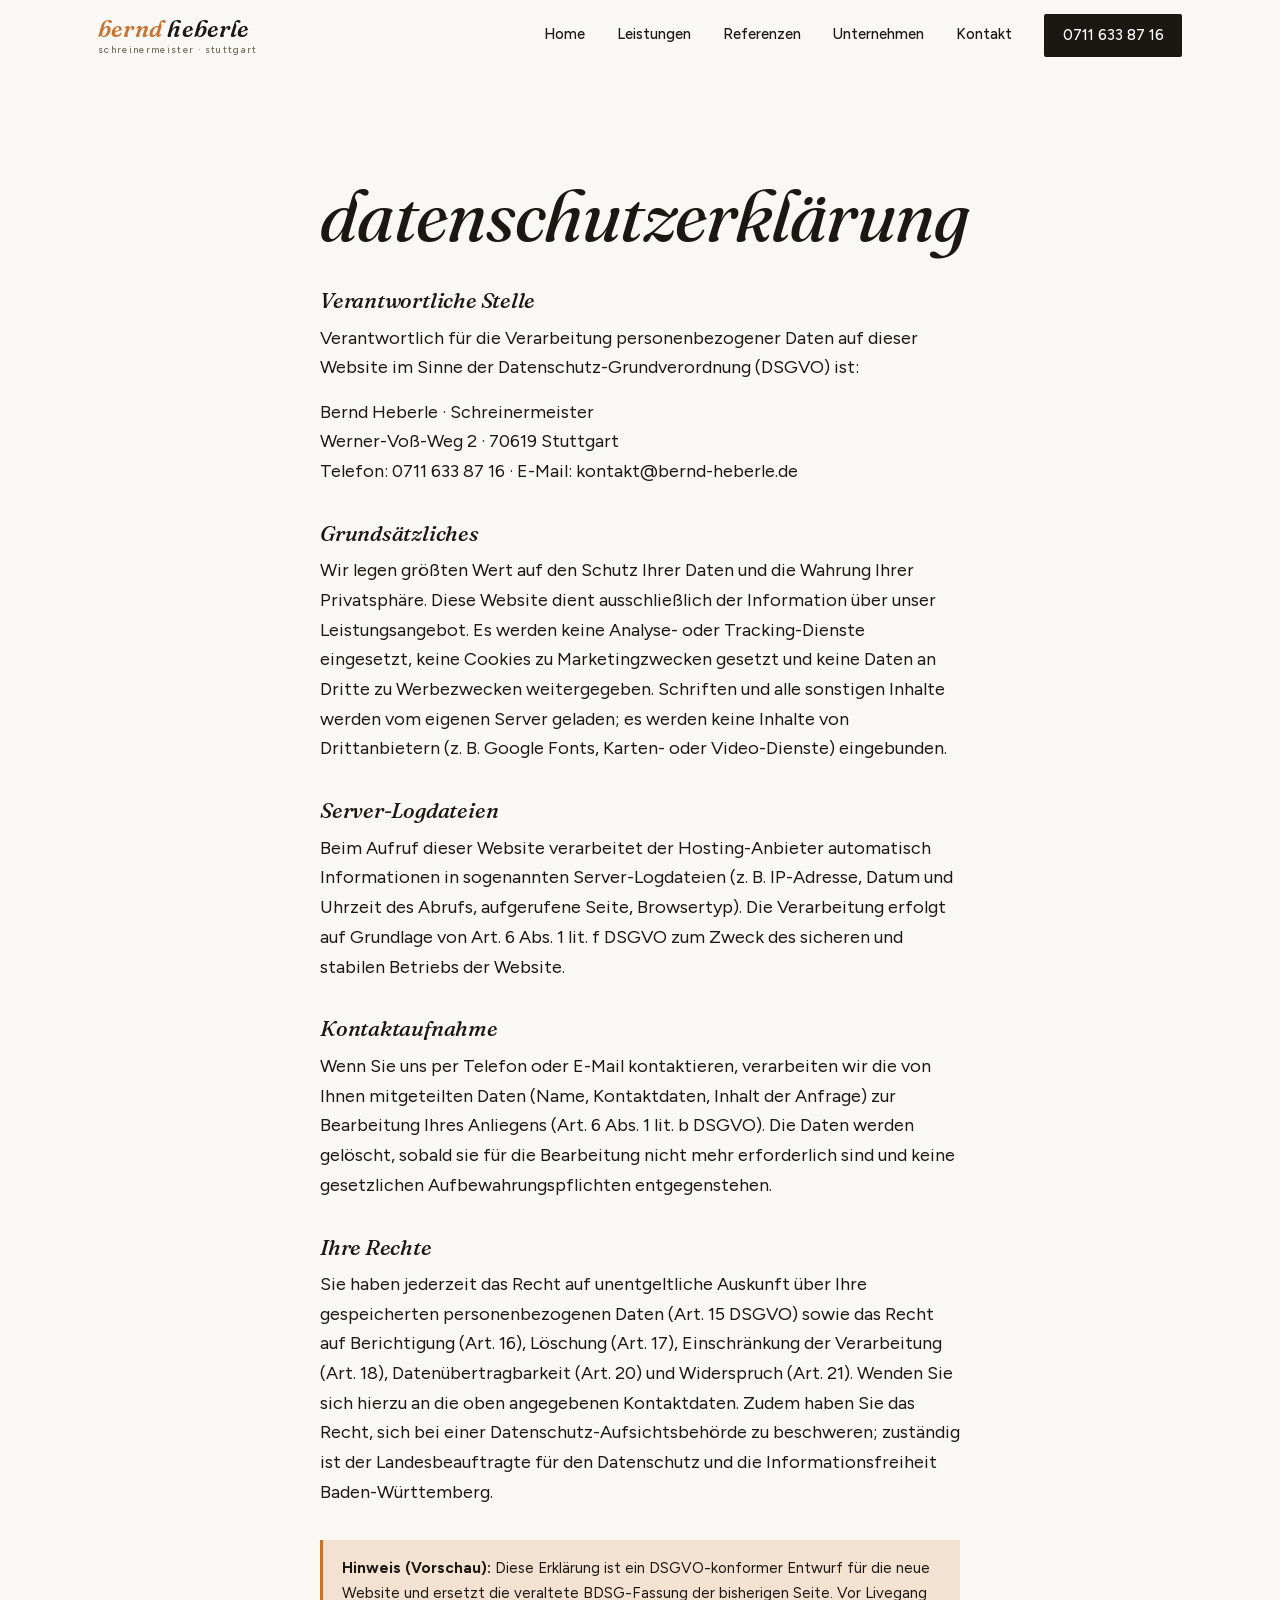
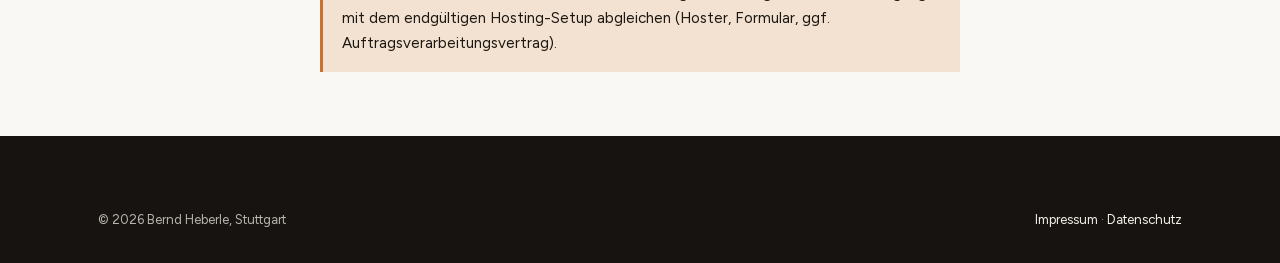
==== datenschutz.html @ 31921770 "Relaunch-Vorschau Bernd Heberle Schreinerei (Stuttgart)" ====
<!DOCTYPE html>
<html lang="de">
<head>
<meta charset="UTF-8">
<meta name="viewport" content="width=device-width, initial-scale=1.0">
<meta name="robots" content="noindex, nofollow">
<title>Datenschutzerklärung – Bernd Heberle, Schreinermeister Stuttgart</title>
<meta name="description" content="Datenschutzerklärung von Bernd Heberle, Schreinermeister, Stuttgart.">
<link rel="preload" href="fonts/fraunces-var-latin.woff2" as="font" type="font/woff2" crossorigin>
<link rel="preload" href="fonts/figtree-var-latin.woff2" as="font" type="font/woff2" crossorigin>
<link rel="icon" href="favicon.svg" type="image/svg+xml">
<link rel="stylesheet" href="css/style.css">
</head>
<body>
<a class="skip" href="#main">Zum Inhalt springen</a>

<header class="nav" id="nav">
  <div class="nav__inner">
    <a class="brand" href="index.html" aria-label="bernd heberle – Startseite">
      <span class="brand__mark"><em>bernd</em>&nbsp;heberle</span>
      <span class="brand__sub">schreinermeister · stuttgart</span>
    </a>
    <button class="nav__burger" id="navBurger" aria-label="Menü öffnen" aria-expanded="false">
      <span></span><span></span><span></span>
    </button>
    <nav class="nav__links" aria-label="Hauptnavigation">
      <a href="index.html">Home</a>
      <a href="leistungen.html">Leistungen</a>
      <a href="referenzen.html">Referenzen</a>
      <a href="unternehmen.html">Unternehmen</a>
      <a href="kontakt.html">Kontakt</a>
      <a class="nav__cta" href="tel:+497116338716">0711 633 87 16</a>
    </nav>
  </div>
</header>

<main id="main">
  <section class="pagehead">
    <div class="wrap recht">
      <h1>Datenschutzerklärung</h1>

      <h2>Verantwortliche Stelle</h2>
      <p>Verantwortlich für die Verarbeitung personenbezogener Daten auf dieser Website im
      Sinne der Datenschutz-Grundverordnung (DSGVO) ist:</p>
      <p>Bernd Heberle · Schreinermeister<br>
      Werner-Voß-Weg 2 · 70619 Stuttgart<br>
      Telefon: 0711 633 87 16 · E-Mail: kontakt@bernd-heberle.de</p>

      <h2>Grundsätzliches</h2>
      <p>Wir legen größten Wert auf den Schutz Ihrer Daten und die Wahrung Ihrer Privatsphäre.
      Diese Website dient ausschließlich der Information über unser Leistungsangebot. Es werden
      keine Analyse- oder Tracking-Dienste eingesetzt, keine Cookies zu Marketingzwecken gesetzt
      und keine Daten an Dritte zu Werbezwecken weitergegeben. Schriften und alle sonstigen
      Inhalte werden vom eigenen Server geladen; es werden keine Inhalte von Drittanbietern
      (z.&nbsp;B. Google Fonts, Karten- oder Video-Dienste) eingebunden.</p>

      <h2>Server-Logdateien</h2>
      <p>Beim Aufruf dieser Website verarbeitet der Hosting-Anbieter automatisch Informationen
      in sogenannten Server-Logdateien (z.&nbsp;B. IP-Adresse, Datum und Uhrzeit des Abrufs,
      aufgerufene Seite, Browsertyp). Die Verarbeitung erfolgt auf Grundlage von
      Art.&nbsp;6 Abs.&nbsp;1 lit.&nbsp;f DSGVO zum Zweck des sicheren und stabilen Betriebs
      der Website.</p>

      <h2>Kontaktaufnahme</h2>
      <p>Wenn Sie uns per Telefon oder E-Mail kontaktieren, verarbeiten wir die von Ihnen
      mitgeteilten Daten (Name, Kontaktdaten, Inhalt der Anfrage) zur Bearbeitung Ihres
      Anliegens (Art.&nbsp;6 Abs.&nbsp;1 lit.&nbsp;b DSGVO). Die Daten werden gelöscht,
      sobald sie für die Bearbeitung nicht mehr erforderlich sind und keine gesetzlichen
      Aufbewahrungspflichten entgegenstehen.</p>

      <h2>Ihre Rechte</h2>
      <p>Sie haben jederzeit das Recht auf unentgeltliche Auskunft über Ihre gespeicherten
      personenbezogenen Daten (Art.&nbsp;15 DSGVO) sowie das Recht auf Berichtigung
      (Art.&nbsp;16), Löschung (Art.&nbsp;17), Einschränkung der Verarbeitung (Art.&nbsp;18),
      Datenübertragbarkeit (Art.&nbsp;20) und Widerspruch (Art.&nbsp;21). Wenden Sie sich
      hierzu an die oben angegebenen Kontaktdaten. Zudem haben Sie das Recht, sich bei einer
      Datenschutz-Aufsichtsbehörde zu beschweren; zuständig ist der Landesbeauftragte für den
      Datenschutz und die Informationsfreiheit Baden-Württemberg.</p>

      <div class="hinweis">
        <strong>Hinweis (Vorschau):</strong> Diese Erklärung ist ein DSGVO-konformer Entwurf
        für die neue Website und ersetzt die veraltete BDSG-Fassung der bisherigen Seite.
        Vor Livegang mit dem endgültigen Hosting-Setup abgleichen (Hoster, Formular,
        ggf. Auftragsverarbeitungsvertrag).
      </div>
    </div>
  </section>
</main>

<footer class="footer">
  <div class="wrap">
    <div class="footer__meta">
      <span>© 2026 Bernd Heberle, Stuttgart</span>
      <span><a href="impressum.html">Impressum</a> · <a href="datenschutz.html">Datenschutz</a></span>
    </div>
  </div>
</footer>

<script src="js/main.js"></script>
</body>
</html>
---- css/style.css ----
/* ============================================================
   bernd heberle — die faszination individueller raumgestaltung
   Relaunch-Vorschau · Lumio
   Designsystem: warm-edel-handwerklich, hell, Terrakotta-Akzent
   ============================================================ */

/* ---------- Fonts (selbst gehostet) ---------- */
@font-face {
  font-family: "Fraunces";
  src: url("../fonts/fraunces-var-latin.woff2") format("woff2");
  font-weight: 300 700;
  font-stretch: 75% 125%;
  font-style: normal;
  font-display: swap;
}
@font-face {
  font-family: "Fraunces";
  src: url("../fonts/fraunces-italic-var-latin.woff2") format("woff2");
  font-weight: 300 700;
  font-style: italic;
  font-display: swap;
}
@font-face {
  font-family: "Figtree";
  src: url("../fonts/figtree-var-latin.woff2") format("woff2");
  font-weight: 300 700;
  font-style: normal;
  font-display: swap;
}

/* ---------- Token ---------- */
:root {
  --bg: #faf8f4;
  --bg-alt: #f1eee7;
  --ink: #1b1712;
  --muted: #6f6759;
  --accent: #c9722f;
  --accent-deep: #a0561f;
  --accent-soft: #f3e2d1;
  --line: #e6e0d5;
  --dark: #171310;
  --dark-ink: #f5f1ea;
  --serif: "Fraunces", Georgia, serif;
  --sans: "Figtree", "Helvetica Neue", Arial, sans-serif;
  --wrap: 1180px;
  --pad: clamp(1.25rem, 4vw, 3rem);
  --radius: 2px;
  --shadow: 0 18px 50px -18px rgba(27, 23, 18, 0.22);
  --ease: cubic-bezier(0.22, 1, 0.36, 1);
}

/* ---------- Reset ---------- */
*, *::before, *::after { box-sizing: border-box; margin: 0; padding: 0; }
html { scroll-behavior: smooth; }
@media (prefers-reduced-motion: reduce) {
  html { scroll-behavior: auto; }
}
body {
  font-family: var(--sans);
  font-weight: 400;
  font-size: clamp(1rem, 0.95rem + 0.25vw, 1.125rem);
  line-height: 1.65;
  color: var(--ink);
  background: var(--bg);
  overflow-x: hidden;
  -webkit-font-smoothing: antialiased;
}
img { max-width: 100%; display: block; }
a { color: inherit; }
ul { list-style: none; }
::selection { background: var(--accent); color: #fff; }

.wrap { max-width: var(--wrap); margin-inline: auto; padding-inline: var(--pad); }

/* ---------- Typo-Bausteine ---------- */
h1, h2, h3 { font-family: var(--serif); font-weight: 480; line-height: 1.08; letter-spacing: -0.01em; }
.kicker {
  display: block;
  font-family: var(--sans);
  font-size: 0.78rem;
  font-weight: 600;
  letter-spacing: 0.22em;
  text-transform: uppercase;
  color: var(--accent-deep);
  margin-bottom: 1.1rem;
}
.section-title {
  font-size: clamp(1.9rem, 1.4rem + 2.6vw, 3.3rem);
  max-width: 18em;
}
.lede { font-size: clamp(1.05rem, 1rem + 0.4vw, 1.3rem); color: var(--muted); max-width: 34em; }

/* ============================================================
   Navigation
   ============================================================ */
.nav {
  position: fixed;
  inset: 0 0 auto 0;
  z-index: 60;
  background: rgba(250, 248, 244, 0.92);
  -webkit-backdrop-filter: blur(10px);
  backdrop-filter: blur(10px);
  border-bottom: 1px solid transparent;
  transition: border-color 0.3s;
}
.nav.scrolled { border-bottom-color: var(--line); }
.nav__inner {
  max-width: var(--wrap);
  margin-inline: auto;
  padding: 0.85rem var(--pad);
  display: flex;
  align-items: center;
  justify-content: space-between;
  gap: 1.5rem;
}

/* Wortmarke — Echo des alten Logo-Blocks (schwarz, „bernd" in Orange) */
.brand { display: inline-flex; flex-direction: column; text-decoration: none; line-height: 1; }
.brand__mark {
  font-family: var(--serif);
  font-size: 1.45rem;
  font-weight: 560;
  letter-spacing: 0.01em;
}
.brand__mark em { font-style: normal; color: var(--accent); }
.brand__sub {
  margin-top: 0.3rem;
  font-size: 0.6rem;
  font-weight: 500;
  letter-spacing: 0.14em;
  color: var(--muted);
}
.nav__links { display: flex; gap: clamp(1rem, 2.5vw, 2.1rem); align-items: center; }
.nav__links a {
  text-decoration: none;
  font-size: 0.92rem;
  font-weight: 500;
  color: var(--ink);
  padding: 0.3rem 0;
  border-bottom: 2px solid transparent;
  transition: color 0.2s, border-color 0.2s;
}
.nav__links a:hover { color: var(--accent-deep); }
.nav__links a[aria-current="page"] { border-bottom-color: var(--accent); }
.nav__cta {
  text-decoration: none;
  font-weight: 600;
  font-size: 0.92rem;
  color: #fff !important;
  background: var(--ink);
  padding: 0.6rem 1.15rem !important;
  border-radius: var(--radius);
  border-bottom: none !important;
  transition: background 0.2s;
  white-space: nowrap;
}
.nav__cta:hover { background: var(--accent-deep); color: #fff !important; }

.nav__burger {
  display: none;
  background: none;
  border: 0;
  width: 44px;
  height: 44px;
  cursor: pointer;
  position: relative;
  z-index: 70;
}
.nav__burger span {
  display: block;
  width: 24px;
  height: 2px;
  background: var(--ink);
  margin: 5px auto;
  transition: transform 0.3s, opacity 0.3s;
}
.nav.open .nav__burger span:nth-child(1) { transform: translateY(7px) rotate(45deg); }
.nav.open .nav__burger span:nth-child(2) { opacity: 0; }
.nav.open .nav__burger span:nth-child(3) { transform: translateY(-7px) rotate(-45deg); }

@media (max-width: 840px) {
  .nav__burger { display: block; }
  .nav__links {
    /* Achtung: backdrop-filter der .nav macht diese fixed-Box relativ zur Nav */
    position: fixed;
    top: 0;
    left: 0;
    right: 0;
    height: 100vh;
    background: var(--bg);
    flex-direction: column;
    justify-content: center;
    gap: 1.6rem;
    transform: translateY(-102%);
    visibility: hidden;
    transition: transform 0.45s var(--ease), visibility 0s linear 0.45s;
  }
  .nav.open .nav__links {
    transform: translateY(0);
    visibility: visible;
    transition: transform 0.45s var(--ease);
  }
  .nav__links a { font-size: 1.35rem; font-family: var(--serif); }
}

/* ============================================================
   Hero — Signature: Foto-Mosaik in Parallax-Ebenen
   ============================================================ */
.hero {
  position: relative;
  min-height: 100svh;
  display: flex;
  align-items: center;
  padding-top: 6.5rem;
  padding-bottom: 4rem;
  overflow: hidden;
}
.hero__inner {
  position: relative;
  z-index: 3;
  display: grid;
  grid-template-columns: minmax(0, 1.05fr) minmax(0, 0.95fr);
  gap: clamp(2rem, 5vw, 5rem);
  align-items: center;
  width: 100%;
}
.hero__eyeline {
  font-size: 0.82rem;
  font-weight: 600;
  letter-spacing: 0.2em;
  text-transform: uppercase;
  color: var(--accent-deep);
  margin-bottom: 1.4rem;
}
.hero__title {
  font-size: clamp(2.6rem, 1.6rem + 5.4vw, 5.6rem);
  font-weight: 440;
  line-height: 1.02;
  letter-spacing: -0.015em;
  text-transform: lowercase;
  max-width: 9.5em;
}
.hero__title em {
  font-style: italic;
  font-weight: 480;
  color: var(--accent);
}
.hero__copy { margin-top: 1.6rem; max-width: 30em; color: var(--muted); }
.hero__ctas { margin-top: 2.2rem; display: flex; flex-wrap: wrap; gap: 0.9rem; }

.btn {
  display: inline-block;
  text-decoration: none;
  font-weight: 600;
  font-size: 0.98rem;
  padding: 0.85rem 1.6rem;
  border-radius: var(--radius);
  transition: background 0.2s, color 0.2s, border-color 0.2s, transform 0.2s;
}
.btn--primary { background: var(--accent); color: #fff; }
.btn--primary:hover { background: var(--accent-deep); }
.btn--ghost { border: 1px solid var(--ink); color: var(--ink); }
.btn--ghost:hover { border-color: var(--accent-deep); color: var(--accent-deep); }
.btn--light { background: #fff; color: var(--ink); }
.btn--light:hover { background: var(--accent-soft); }

/* Mosaik: kleine echte Fotos, orange gerahmt (Echo .bildrahmen1 von 2007) */
.mosaic {
  position: relative;
  display: grid;
  grid-template-columns: repeat(2, 1fr);
  gap: clamp(0.8rem, 1.6vw, 1.3rem);
  align-content: center;
}
.mosaic__col { display: grid; gap: clamp(0.8rem, 1.6vw, 1.3rem); align-content: start; }
.mosaic__col--b { padding-top: clamp(2rem, 5vw, 4.5rem); }
.plate {
  position: relative;
  background: #fff;
  border: 1px solid var(--accent);
  padding: 6px;
  box-shadow: var(--shadow);
}
.plate img { width: 100%; height: auto; }
.plate figcaption {
  padding: 0.5rem 0.2rem 0.2rem;
  font-size: 0.7rem;
  font-weight: 600;
  letter-spacing: 0.12em;
  text-transform: uppercase;
  color: var(--muted);
}
.js .hero .plate { opacity: 0; transform: translateY(28px) scale(0.98); }
.hero .plate.in {
  opacity: 1;
  transform: none;
  transition: opacity 0.9s var(--ease), transform 0.9s var(--ease);
}

/* zarte Hintergrundfläche hinter dem Mosaik */
.hero::after {
  content: "";
  position: absolute;
  top: 0;
  right: 0;
  width: min(46vw, 620px);
  height: 100%;
  background: var(--bg-alt);
  z-index: 1;
}

@media (max-width: 900px) {
  .hero { min-height: auto; padding-top: 7.5rem; }
  .hero__inner { grid-template-columns: 1fr; }
  .hero::after { width: 100%; height: 40%; top: auto; bottom: 0; }
  .mosaic { max-width: 560px; }
}

/* ============================================================
   Sektionen
   ============================================================ */
.section { padding-block: clamp(4rem, 9vw, 7.5rem); }
.section--alt { background: var(--bg-alt); }
.section-head { margin-bottom: clamp(2.2rem, 5vw, 3.8rem); }
.section-head--split {
  display: flex;
  flex-wrap: wrap;
  align-items: flex-end;
  justify-content: space-between;
  gap: 1.5rem;
}

/* Intro (Startseite) */
.intro__grid {
  display: grid;
  grid-template-columns: minmax(0, 1.2fr) minmax(0, 0.8fr);
  gap: clamp(2rem, 6vw, 5rem);
  align-items: start;
}
.intro__claim {
  font-family: var(--serif);
  font-size: clamp(1.5rem, 1.2rem + 1.6vw, 2.4rem);
  font-weight: 440;
  line-height: 1.25;
}
.intro__claim em { font-style: italic; color: var(--accent-deep); }
.intro__facts { display: grid; gap: 1.4rem; border-left: 2px solid var(--accent); padding-left: 1.6rem; }
.intro__facts strong { font-family: var(--serif); font-size: 1.7rem; font-weight: 520; display: block; }
.intro__facts span { color: var(--muted); font-size: 0.95rem; }
@media (max-width: 800px) { .intro__grid { grid-template-columns: 1fr; } }

/* Leistungs-Teaser + Leistungsseite */
.leist { display: grid; gap: 1px; background: var(--line); border-block: 1px solid var(--line); }
.leist__row {
  display: grid;
  grid-template-columns: minmax(0, 0.9fr) minmax(0, 1.4fr) auto;
  gap: clamp(1rem, 3vw, 3rem);
  align-items: center;
  background: var(--bg);
  padding: clamp(1.4rem, 3vw, 2.2rem) 0;
  text-decoration: none;
  transition: background 0.25s;
}
.section--alt .leist__row { background: var(--bg-alt); }
a.leist__row:hover { background: var(--accent-soft); }
.leist__num {
  font-family: var(--serif);
  font-style: italic;
  color: var(--accent);
  font-size: 1rem;
  margin-right: 1rem;
}
.leist__name {
  font-family: var(--serif);
  font-size: clamp(1.25rem, 1.05rem + 1vw, 1.9rem);
  font-weight: 480;
}
.leist__desc { color: var(--muted); font-size: 0.98rem; max-width: 34em; }
.leist__arrow { font-family: var(--serif); font-size: 1.4rem; color: var(--accent); }
@media (max-width: 760px) {
  .leist__row { grid-template-columns: 1fr; gap: 0.5rem; }
  .leist__arrow { display: none; }
}

/* Prozess */
.prozess {
  display: grid;
  grid-template-columns: repeat(4, 1fr);
  gap: clamp(1.4rem, 3vw, 2.6rem);
  counter-reset: schritt;
}
.prozess__step { border-top: 2px solid var(--line); padding-top: 1.3rem; position: relative; }
.prozess__step::before {
  counter-increment: schritt;
  content: counter(schritt, decimal-leading-zero);
  font-family: var(--serif);
  font-style: italic;
  font-size: 1.05rem;
  color: var(--accent);
  display: block;
  margin-bottom: 0.7rem;
}
.prozess__step h3 { font-size: 1.25rem; margin-bottom: 0.5rem; }
.prozess__step p { color: var(--muted); font-size: 0.95rem; }
@media (max-width: 900px) { .prozess { grid-template-columns: repeat(2, 1fr); } }
@media (max-width: 520px) { .prozess { grid-template-columns: 1fr; } }

/* Referenz-Grid (Teaser + Referenzseite) */
.refgrid {
  display: grid;
  grid-template-columns: repeat(auto-fill, minmax(230px, 1fr));
  gap: clamp(1rem, 2.5vw, 1.8rem);
}
.refcard { text-decoration: none; display: block; }
.refcard .plate { box-shadow: none; transition: box-shadow 0.3s, transform 0.3s; }
.refcard:hover .plate { box-shadow: var(--shadow); transform: translateY(-4px); }
.refcard__name {
  margin-top: 0.75rem;
  font-family: var(--serif);
  font-size: 1.12rem;
  font-weight: 500;
}
.refcard__count { font-size: 0.85rem; color: var(--muted); }

/* Galerie-Sektionen auf der Referenzseite */
.galerie { padding-block: clamp(2.5rem, 5vw, 4rem); border-top: 1px solid var(--line); }
.galerie__head { display: flex; align-items: baseline; gap: 1.2rem; flex-wrap: wrap; margin-bottom: 1.6rem; }
.galerie__head h2 { font-size: clamp(1.5rem, 1.2rem + 1.4vw, 2.2rem); }
.galerie__head span { color: var(--muted); font-size: 0.9rem; }
.galerie__grid {
  display: grid;
  grid-template-columns: repeat(auto-fill, minmax(180px, 1fr));
  gap: 0.9rem;
}
.galerie__grid button {
  border: 1px solid var(--accent);
  background: #fff;
  padding: 4px;
  cursor: zoom-in;
  transition: transform 0.25s, box-shadow 0.25s;
}
.galerie__grid button:hover { transform: translateY(-3px); box-shadow: var(--shadow); }
.galerie__grid img { width: 100%; height: 130px; object-fit: cover; }

/* Lightbox */
.lightbox {
  position: fixed;
  inset: 0;
  z-index: 90;
  background: rgba(23, 19, 16, 0.94);
  display: none;
  align-items: center;
  justify-content: center;
  padding: clamp(1rem, 4vw, 3rem);
}
.lightbox.open { display: flex; }
.lightbox img {
  max-width: min(92vw, 900px);
  max-height: 82vh;
  width: auto;
  border: 1px solid var(--accent);
  background: #fff;
  padding: 6px;
}
.lightbox__close, .lightbox__prev, .lightbox__next {
  position: absolute;
  background: none;
  border: 0;
  color: #fff;
  font-size: 2rem;
  font-family: var(--serif);
  cursor: pointer;
  padding: 0.6rem 1rem;
  opacity: 0.8;
}
.lightbox__close:hover, .lightbox__prev:hover, .lightbox__next:hover { opacity: 1; }
.lightbox__close { top: 0.8rem; right: 1rem; }
.lightbox__prev { left: 0.4rem; top: 50%; transform: translateY(-50%); }
.lightbox__next { right: 0.4rem; top: 50%; transform: translateY(-50%); }
.lightbox__caption {
  position: absolute;
  bottom: 1.2rem;
  left: 50%;
  transform: translateX(-50%);
  color: var(--dark-ink);
  font-size: 0.85rem;
  letter-spacing: 0.08em;
}

/* Über-uns-Band (Startseite) + Unternehmensseite */
.ueber__grid {
  display: grid;
  grid-template-columns: minmax(0, 0.85fr) minmax(0, 1.15fr);
  gap: clamp(2rem, 5vw, 4.5rem);
  align-items: center;
}
.ueber__portrait { max-width: 380px; }
.ueber__portrait .plate img { filter: saturate(0.94); }
.ueber__text p + p { margin-top: 1rem; }
.ueber__text .section-title { margin-bottom: 1.4rem; }
@media (max-width: 800px) { .ueber__grid { grid-template-columns: 1fr; } .ueber__portrait { max-width: 300px; } }

/* Zeitleiste (Unternehmen) */
.zeit { display: grid; gap: 0; margin-top: 2rem; }
.zeit__item {
  display: grid;
  grid-template-columns: 7.5rem 1fr;
  gap: 1.6rem;
  padding: 1.3rem 0;
  border-top: 1px solid var(--line);
}
.zeit__jahr { font-family: var(--serif); font-style: italic; font-size: 1.15rem; color: var(--accent-deep); }
.zeit__item p { color: var(--muted); }
.zeit__item h3 { font-size: 1.15rem; margin-bottom: 0.25rem; }
@media (max-width: 560px) { .zeit__item { grid-template-columns: 1fr; gap: 0.3rem; } }

/* Kundenliste */
.kunden { display: flex; flex-wrap: wrap; gap: 0.7rem 0.9rem; }
.kunden li {
  border: 1px solid var(--line);
  background: #fff;
  padding: 0.55rem 1.05rem;
  font-size: 0.92rem;
  color: var(--muted);
  border-radius: 999px;
}

/* Dunkles CTA-Band — Echo des schwarzen Logo-Blocks */
.cta-band { background: var(--dark); color: var(--dark-ink); }
.cta-band .kicker { color: var(--accent); }
.cta-band__inner {
  display: grid;
  grid-template-columns: minmax(0, 1.3fr) minmax(0, 0.7fr);
  gap: clamp(2rem, 5vw, 4rem);
  align-items: center;
}
.cta-band h2 { font-size: clamp(1.9rem, 1.4rem + 2.6vw, 3.2rem); text-transform: lowercase; }
.cta-band h2 em { font-style: italic; color: var(--accent); }
.cta-band p { color: rgba(245, 241, 234, 0.75); margin-top: 1rem; max-width: 30em; }
.cta-band__kontakt { display: grid; gap: 0.55rem; justify-items: start; }
.cta-band__kontakt a {
  color: var(--dark-ink);
  text-decoration: none;
  font-size: 1.05rem;
  border-bottom: 1px solid rgba(245, 241, 234, 0.3);
  transition: border-color 0.2s, color 0.2s;
}
.cta-band__kontakt a:hover { color: var(--accent); border-color: var(--accent); }
@media (max-width: 760px) { .cta-band__inner { grid-template-columns: 1fr; } }

/* Kontaktseite */
.kontakt__grid {
  display: grid;
  grid-template-columns: minmax(0, 1fr) minmax(0, 1fr);
  gap: clamp(2rem, 5vw, 4.5rem);
  align-items: start;
}
.kontakt__liste { display: grid; gap: 1.1rem; }
.kontakt__liste li { display: grid; gap: 0.15rem; border-top: 1px solid var(--line); padding-top: 0.9rem; }
.kontakt__label {
  font-size: 0.75rem;
  font-weight: 600;
  letter-spacing: 0.18em;
  text-transform: uppercase;
  color: var(--muted);
}
.kontakt__liste a { text-decoration: none; font-family: var(--serif); font-size: 1.25rem; }
.kontakt__liste a:hover { color: var(--accent-deep); }
.kontakt__adresse { font-family: var(--serif); font-size: 1.25rem; font-style: normal; line-height: 1.4; }
@media (max-width: 760px) { .kontakt__grid { grid-template-columns: 1fr; } }

/* Rechtstexte */
.recht { max-width: 46rem; }
.recht h1 { font-size: clamp(2rem, 1.6rem + 2vw, 3rem); margin-bottom: 1.6rem; }
.recht h2 { font-size: 1.35rem; margin: 2.2rem 0 0.7rem; }
.recht p + p { margin-top: 0.9rem; }
.recht .hinweis {
  background: var(--accent-soft);
  border-left: 3px solid var(--accent);
  padding: 1rem 1.2rem;
  margin-top: 2rem;
  font-size: 0.95rem;
}

/* Unterseiten-Kopf */
.pagehead { padding-top: clamp(8rem, 14vw, 11rem); padding-bottom: clamp(2.5rem, 5vw, 4rem); }
.pagehead h1 {
  font-size: clamp(2.4rem, 1.8rem + 3.4vw, 4.6rem);
  font-weight: 450;
  text-transform: lowercase;
  max-width: 14em;
}
.pagehead h1 em { font-style: italic; color: var(--accent); }
.pagehead .lede { margin-top: 1.2rem; }

/* Atmosphäre-Slots (Bilder folgen — JS blendet ein, wenn Datei existiert) */
.atmo { position: relative; min-height: clamp(240px, 42vw, 460px); background: var(--bg-alt); overflow: hidden; display: none; }
.atmo.loaded { display: block; }
.atmo img { width: 100%; height: 100%; object-fit: cover; position: absolute; inset: 0; }

/* ---------- Footer ---------- */
.footer { background: var(--dark); color: rgba(245, 241, 234, 0.72); padding-block: 3.2rem 2rem; }
.footer a { color: var(--dark-ink); text-decoration: none; }
.footer a:hover { color: var(--accent); }
.footer__grid {
  display: grid;
  grid-template-columns: minmax(0, 1.2fr) auto auto;
  gap: clamp(2rem, 5vw, 4rem);
  padding-bottom: 2.2rem;
  border-bottom: 1px solid rgba(245, 241, 234, 0.14);
}
.footer__brandbox {
  display: inline-block;
  background: #000;
  border: 1px solid var(--accent);
  padding: 0.9rem 1.2rem;
  margin-bottom: 1rem;
}
.footer__brandbox .brand__mark { color: #fff; font-size: 1.5rem; }
.footer__brandbox .brand__sub { color: rgba(245, 241, 234, 0.6); }
.footer__col h4 {
  font-size: 0.78rem;
  font-weight: 600;
  letter-spacing: 0.2em;
  text-transform: uppercase;
  color: rgba(245, 241, 234, 0.5);
  margin-bottom: 0.9rem;
}
.footer__col ul { display: grid; gap: 0.45rem; font-size: 0.95rem; }
.footer__meta {
  display: flex;
  flex-wrap: wrap;
  justify-content: space-between;
  gap: 1rem;
  padding-top: 1.4rem;
  font-size: 0.82rem;
}
@media (max-width: 760px) { .footer__grid { grid-template-columns: 1fr; } }

/* ---------- Reveals ---------- */
.js .reveal { opacity: 0; transform: translateY(26px); }
.js .reveal.in { opacity: 1; transform: none; transition: opacity 0.85s var(--ease), transform 0.85s var(--ease); }
.js .reveal:nth-child(2).in { transition-delay: 0.08s; }
.js .reveal:nth-child(3).in { transition-delay: 0.16s; }
.js .reveal:nth-child(4).in { transition-delay: 0.24s; }

@media (prefers-reduced-motion: reduce) {
  .js .reveal, .js .hero .plate { opacity: 1 !important; transform: none !important; transition: none !important; }
  .plate, .refcard .plate, .galerie__grid button { transition: none !important; }
}

/* Skip-Link */
.skip {
  position: absolute;
  left: -9999px;
  top: 0;
  z-index: 100;
  background: var(--ink);
  color: #fff;
  padding: 0.6rem 1rem;
}
.skip:focus { left: 0; }
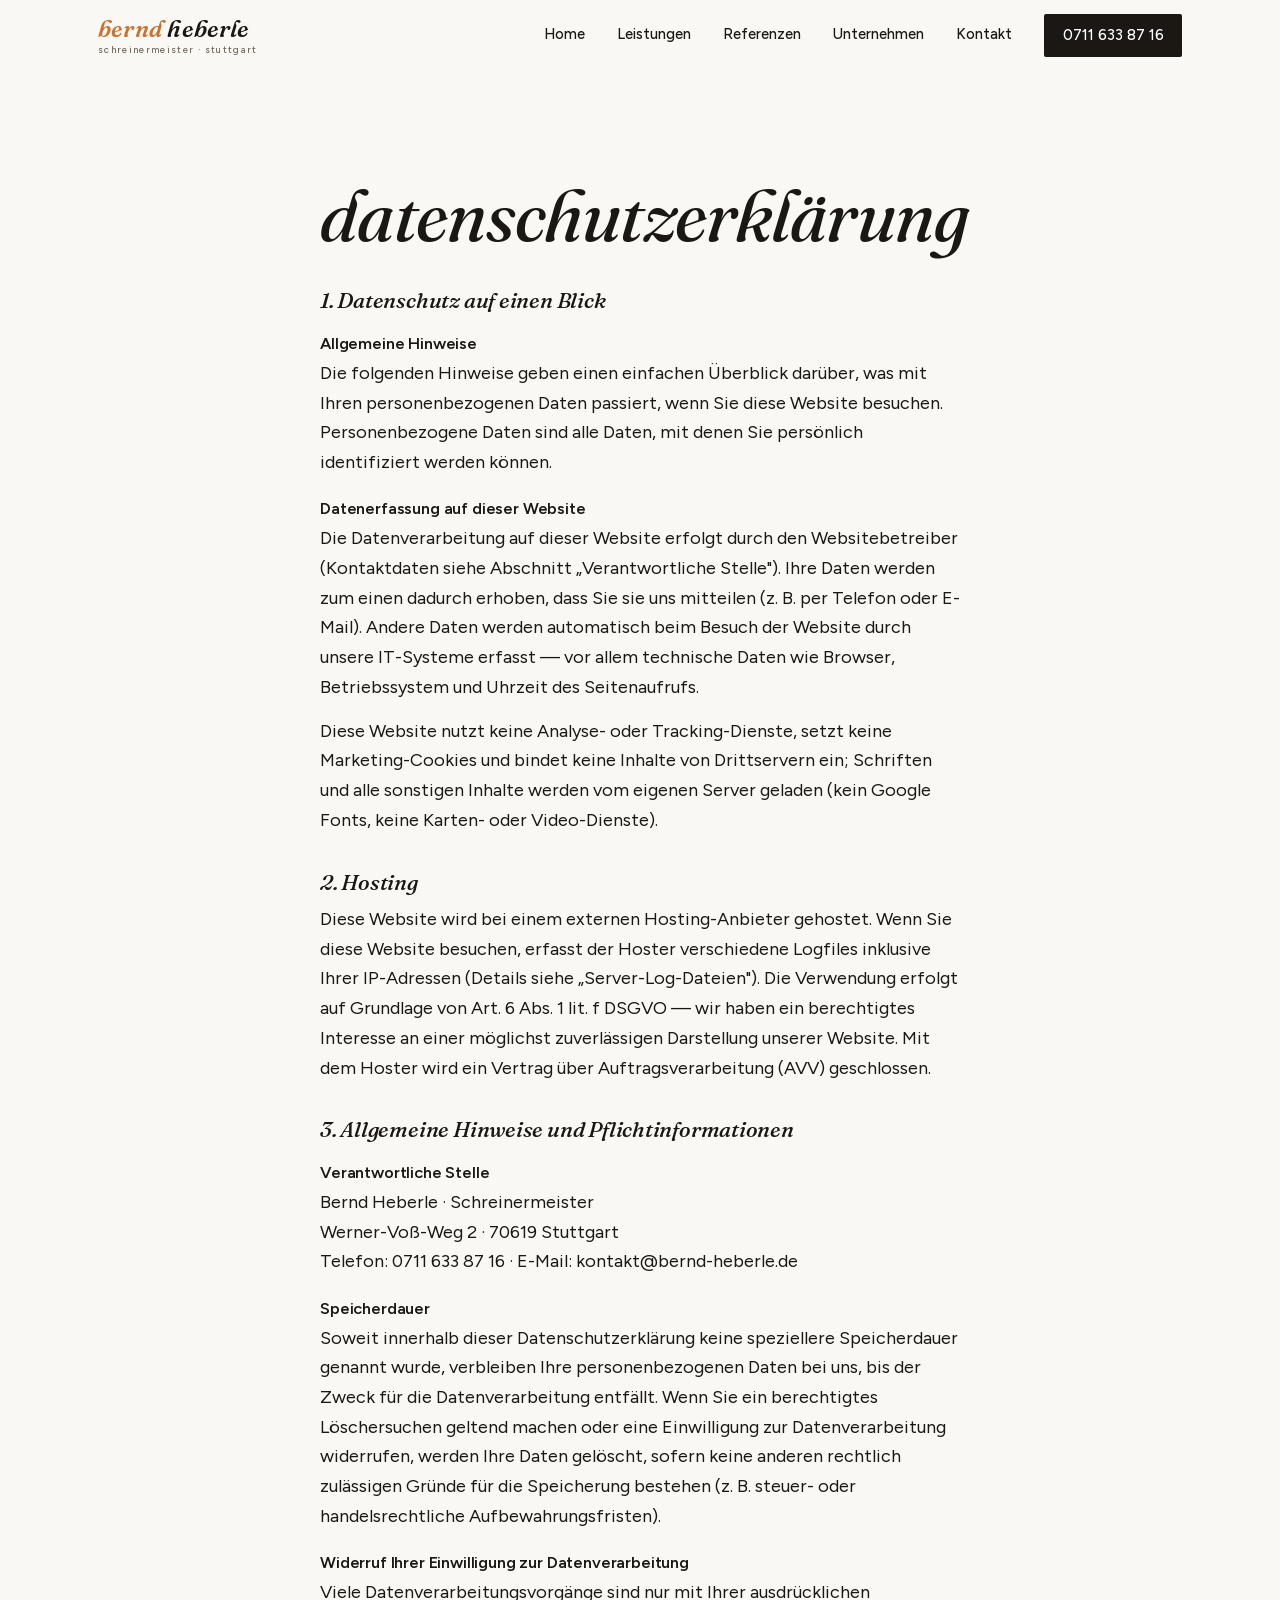
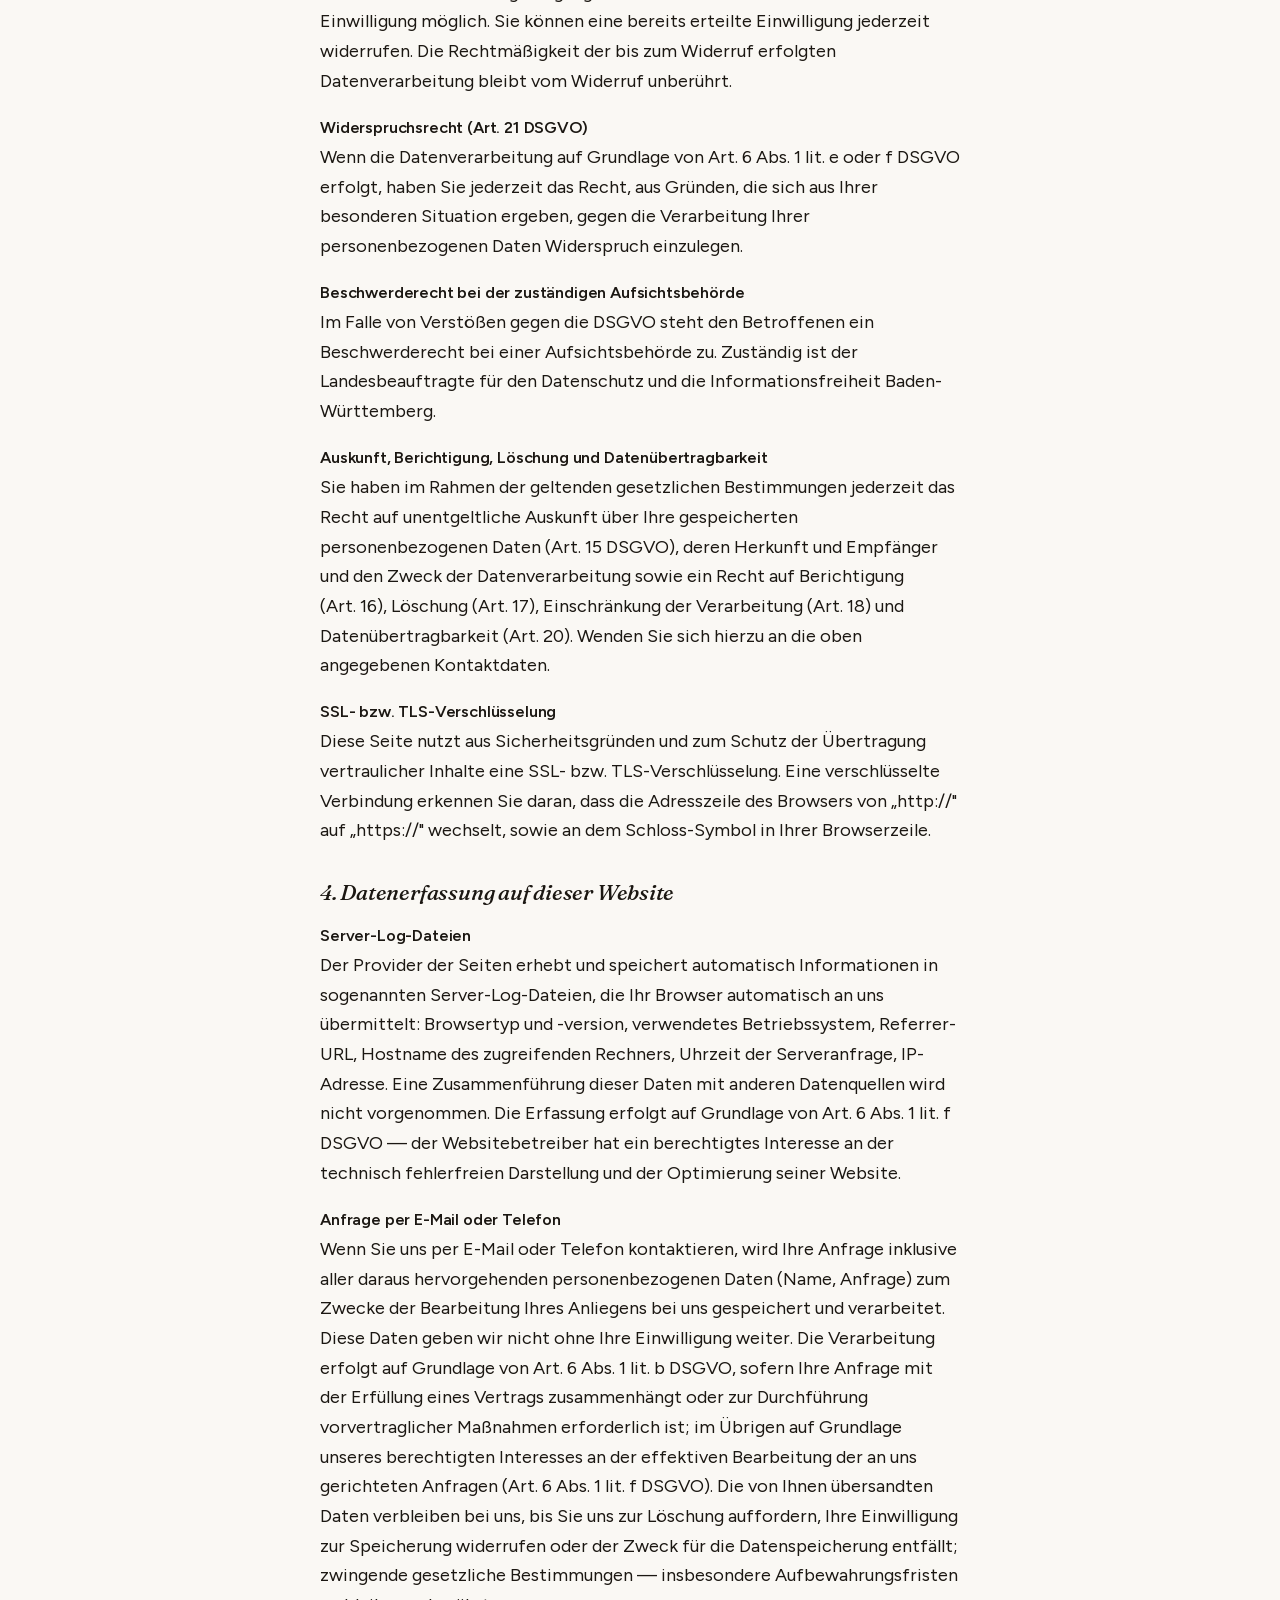
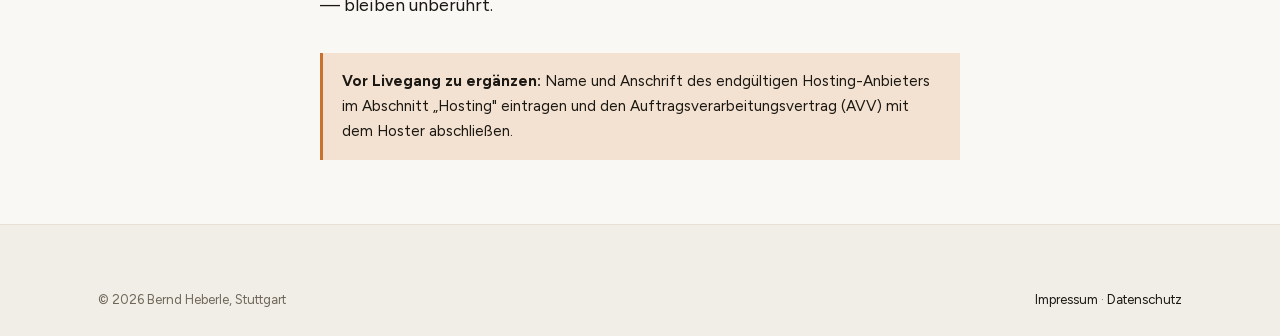
==== commit 0aea4e96: "Impressum + Datenschutz auf Rechtstexte-Vorlage umgestellt (DDG/DSGVO, eRecht24-Struktur) Co-Authore" ====
--- a/datenschutz.html
+++ b/datenschutz.html
@@ -39,49 +39,99 @@
     <div class="wrap recht">
       <h1>Datenschutzerklärung</h1>
 
-      <h2>Verantwortliche Stelle</h2>
-      <p>Verantwortlich für die Verarbeitung personenbezogener Daten auf dieser Website im
-      Sinne der Datenschutz-Grundverordnung (DSGVO) ist:</p>
+      <h2>1. Datenschutz auf einen Blick</h2>
+      <h3>Allgemeine Hinweise</h3>
+      <p>Die folgenden Hinweise geben einen einfachen Überblick darüber, was mit Ihren
+      personenbezogenen Daten passiert, wenn Sie diese Website besuchen. Personenbezogene
+      Daten sind alle Daten, mit denen Sie persönlich identifiziert werden können.</p>
+      <h3>Datenerfassung auf dieser Website</h3>
+      <p>Die Datenverarbeitung auf dieser Website erfolgt durch den Websitebetreiber
+      (Kontaktdaten siehe Abschnitt „Verantwortliche Stelle"). Ihre Daten werden zum einen
+      dadurch erhoben, dass Sie sie uns mitteilen (z.&nbsp;B. per Telefon oder E-Mail).
+      Andere Daten werden automatisch beim Besuch der Website durch unsere IT-Systeme
+      erfasst — vor allem technische Daten wie Browser, Betriebssystem und Uhrzeit des
+      Seitenaufrufs.</p>
+      <p>Diese Website nutzt keine Analyse- oder Tracking-Dienste, setzt keine
+      Marketing-Cookies und bindet keine Inhalte von Drittservern ein; Schriften und alle
+      sonstigen Inhalte werden vom eigenen Server geladen (kein Google Fonts, keine
+      Karten- oder Video-Dienste).</p>
+
+      <h2>2. Hosting</h2>
+      <p>Diese Website wird bei einem externen Hosting-Anbieter gehostet. Wenn Sie diese
+      Website besuchen, erfasst der Hoster verschiedene Logfiles inklusive Ihrer
+      IP-Adressen (Details siehe „Server-Log-Dateien"). Die Verwendung erfolgt auf
+      Grundlage von Art.&nbsp;6 Abs.&nbsp;1 lit.&nbsp;f DSGVO — wir haben ein berechtigtes
+      Interesse an einer möglichst zuverlässigen Darstellung unserer Website. Mit dem
+      Hoster wird ein Vertrag über Auftragsverarbeitung (AVV) geschlossen.</p>
+
+      <h2>3. Allgemeine Hinweise und Pflichtinformationen</h2>
+      <h3>Verantwortliche Stelle</h3>
       <p>Bernd Heberle · Schreinermeister<br>
       Werner-Voß-Weg 2 · 70619 Stuttgart<br>
       Telefon: 0711 633 87 16 · E-Mail: kontakt@bernd-heberle.de</p>
+      <h3>Speicherdauer</h3>
+      <p>Soweit innerhalb dieser Datenschutzerklärung keine speziellere Speicherdauer
+      genannt wurde, verbleiben Ihre personenbezogenen Daten bei uns, bis der Zweck für
+      die Datenverarbeitung entfällt. Wenn Sie ein berechtigtes Löschersuchen geltend
+      machen oder eine Einwilligung zur Datenverarbeitung widerrufen, werden Ihre Daten
+      gelöscht, sofern keine anderen rechtlich zulässigen Gründe für die Speicherung
+      bestehen (z.&nbsp;B. steuer- oder handelsrechtliche Aufbewahrungsfristen).</p>
+      <h3>Widerruf Ihrer Einwilligung zur Datenverarbeitung</h3>
+      <p>Viele Datenverarbeitungsvorgänge sind nur mit Ihrer ausdrücklichen Einwilligung
+      möglich. Sie können eine bereits erteilte Einwilligung jederzeit widerrufen. Die
+      Rechtmäßigkeit der bis zum Widerruf erfolgten Datenverarbeitung bleibt vom Widerruf
+      unberührt.</p>
+      <h3>Widerspruchsrecht (Art.&nbsp;21 DSGVO)</h3>
+      <p>Wenn die Datenverarbeitung auf Grundlage von Art.&nbsp;6 Abs.&nbsp;1 lit.&nbsp;e
+      oder f DSGVO erfolgt, haben Sie jederzeit das Recht, aus Gründen, die sich aus Ihrer
+      besonderen Situation ergeben, gegen die Verarbeitung Ihrer personenbezogenen Daten
+      Widerspruch einzulegen.</p>
+      <h3>Beschwerderecht bei der zuständigen Aufsichtsbehörde</h3>
+      <p>Im Falle von Verstößen gegen die DSGVO steht den Betroffenen ein Beschwerderecht
+      bei einer Aufsichtsbehörde zu. Zuständig ist der Landesbeauftragte für den
+      Datenschutz und die Informationsfreiheit Baden-Württemberg.</p>
+      <h3>Auskunft, Berichtigung, Löschung und Datenübertragbarkeit</h3>
+      <p>Sie haben im Rahmen der geltenden gesetzlichen Bestimmungen jederzeit das Recht
+      auf unentgeltliche Auskunft über Ihre gespeicherten personenbezogenen Daten
+      (Art.&nbsp;15 DSGVO), deren Herkunft und Empfänger und den Zweck der
+      Datenverarbeitung sowie ein Recht auf Berichtigung (Art.&nbsp;16), Löschung
+      (Art.&nbsp;17), Einschränkung der Verarbeitung (Art.&nbsp;18) und
+      Datenübertragbarkeit (Art.&nbsp;20). Wenden Sie sich hierzu an die oben angegebenen
+      Kontaktdaten.</p>
+      <h3>SSL- bzw. TLS-Verschlüsselung</h3>
+      <p>Diese Seite nutzt aus Sicherheitsgründen und zum Schutz der Übertragung
+      vertraulicher Inhalte eine SSL- bzw. TLS-Verschlüsselung. Eine verschlüsselte
+      Verbindung erkennen Sie daran, dass die Adresszeile des Browsers von „http://" auf
+      „https://" wechselt, sowie an dem Schloss-Symbol in Ihrer Browserzeile.</p>
 
-      <h2>Grundsätzliches</h2>
-      <p>Wir legen größten Wert auf den Schutz Ihrer Daten und die Wahrung Ihrer Privatsphäre.
-      Diese Website dient ausschließlich der Information über unser Leistungsangebot. Es werden
-      keine Analyse- oder Tracking-Dienste eingesetzt, keine Cookies zu Marketingzwecken gesetzt
-      und keine Daten an Dritte zu Werbezwecken weitergegeben. Schriften und alle sonstigen
-      Inhalte werden vom eigenen Server geladen; es werden keine Inhalte von Drittanbietern
-      (z.&nbsp;B. Google Fonts, Karten- oder Video-Dienste) eingebunden.</p>
-
-      <h2>Server-Logdateien</h2>
-      <p>Beim Aufruf dieser Website verarbeitet der Hosting-Anbieter automatisch Informationen
-      in sogenannten Server-Logdateien (z.&nbsp;B. IP-Adresse, Datum und Uhrzeit des Abrufs,
-      aufgerufene Seite, Browsertyp). Die Verarbeitung erfolgt auf Grundlage von
-      Art.&nbsp;6 Abs.&nbsp;1 lit.&nbsp;f DSGVO zum Zweck des sicheren und stabilen Betriebs
-      der Website.</p>
-
-      <h2>Kontaktaufnahme</h2>
-      <p>Wenn Sie uns per Telefon oder E-Mail kontaktieren, verarbeiten wir die von Ihnen
-      mitgeteilten Daten (Name, Kontaktdaten, Inhalt der Anfrage) zur Bearbeitung Ihres
-      Anliegens (Art.&nbsp;6 Abs.&nbsp;1 lit.&nbsp;b DSGVO). Die Daten werden gelöscht,
-      sobald sie für die Bearbeitung nicht mehr erforderlich sind und keine gesetzlichen
-      Aufbewahrungspflichten entgegenstehen.</p>
-
-      <h2>Ihre Rechte</h2>
-      <p>Sie haben jederzeit das Recht auf unentgeltliche Auskunft über Ihre gespeicherten
-      personenbezogenen Daten (Art.&nbsp;15 DSGVO) sowie das Recht auf Berichtigung
-      (Art.&nbsp;16), Löschung (Art.&nbsp;17), Einschränkung der Verarbeitung (Art.&nbsp;18),
-      Datenübertragbarkeit (Art.&nbsp;20) und Widerspruch (Art.&nbsp;21). Wenden Sie sich
-      hierzu an die oben angegebenen Kontaktdaten. Zudem haben Sie das Recht, sich bei einer
-      Datenschutz-Aufsichtsbehörde zu beschweren; zuständig ist der Landesbeauftragte für den
-      Datenschutz und die Informationsfreiheit Baden-Württemberg.</p>
+      <h2>4. Datenerfassung auf dieser Website</h2>
+      <h3>Server-Log-Dateien</h3>
+      <p>Der Provider der Seiten erhebt und speichert automatisch Informationen in
+      sogenannten Server-Log-Dateien, die Ihr Browser automatisch an uns übermittelt:
+      Browsertyp und -version, verwendetes Betriebssystem, Referrer-URL, Hostname des
+      zugreifenden Rechners, Uhrzeit der Serveranfrage, IP-Adresse. Eine Zusammenführung
+      dieser Daten mit anderen Datenquellen wird nicht vorgenommen. Die Erfassung erfolgt
+      auf Grundlage von Art.&nbsp;6 Abs.&nbsp;1 lit.&nbsp;f DSGVO — der Websitebetreiber
+      hat ein berechtigtes Interesse an der technisch fehlerfreien Darstellung und der
+      Optimierung seiner Website.</p>
+      <h3>Anfrage per E-Mail oder Telefon</h3>
+      <p>Wenn Sie uns per E-Mail oder Telefon kontaktieren, wird Ihre Anfrage inklusive
+      aller daraus hervorgehenden personenbezogenen Daten (Name, Anfrage) zum Zwecke der
+      Bearbeitung Ihres Anliegens bei uns gespeichert und verarbeitet. Diese Daten geben
+      wir nicht ohne Ihre Einwilligung weiter. Die Verarbeitung erfolgt auf Grundlage von
+      Art.&nbsp;6 Abs.&nbsp;1 lit.&nbsp;b DSGVO, sofern Ihre Anfrage mit der Erfüllung
+      eines Vertrags zusammenhängt oder zur Durchführung vorvertraglicher Maßnahmen
+      erforderlich ist; im Übrigen auf Grundlage unseres berechtigten Interesses an der
+      effektiven Bearbeitung der an uns gerichteten Anfragen (Art.&nbsp;6 Abs.&nbsp;1
+      lit.&nbsp;f DSGVO). Die von Ihnen übersandten Daten verbleiben bei uns, bis Sie uns
+      zur Löschung auffordern, Ihre Einwilligung zur Speicherung widerrufen oder der Zweck
+      für die Datenspeicherung entfällt; zwingende gesetzliche Bestimmungen — insbesondere
+      Aufbewahrungsfristen — bleiben unberührt.</p>
 
       <div class="hinweis">
-        <strong>Hinweis (Vorschau):</strong> Diese Erklärung ist ein DSGVO-konformer Entwurf
-        für die neue Website und ersetzt die veraltete BDSG-Fassung der bisherigen Seite.
-        Vor Livegang mit dem endgültigen Hosting-Setup abgleichen (Hoster, Formular,
-        ggf. Auftragsverarbeitungsvertrag).
+        <strong>Vor Livegang zu ergänzen:</strong> Name und Anschrift des endgültigen
+        Hosting-Anbieters im Abschnitt „Hosting" eintragen und den
+        Auftragsverarbeitungsvertrag (AVV) mit dem Hoster abschließen.
       </div>
     </div>
   </section>
--- a/css/style.css
+++ b/css/style.css
@@ -573,6 +573,8 @@
 .recht { max-width: 46rem; }
 .recht h1 { font-size: clamp(2rem, 1.6rem + 2vw, 3rem); margin-bottom: 1.6rem; }
 .recht h2 { font-size: 1.35rem; margin: 2.2rem 0 0.7rem; }
+.recht h3 { font-family: var(--sans); font-size: 1.02rem; font-weight: 600; margin: 1.4rem 0 0.4rem; }
+.recht a { color: var(--accent-deep); }
 .recht p + p { margin-top: 0.9rem; }
 .recht .hinweis {
   background: var(--accent-soft);
@@ -598,16 +600,16 @@
 .atmo.loaded { display: block; }
 .atmo img { width: 100%; height: 100%; object-fit: cover; position: absolute; inset: 0; }
 
-/* ---------- Footer ---------- */
-.footer { background: var(--dark); color: rgba(245, 241, 234, 0.72); padding-block: 3.2rem 2rem; }
-.footer a { color: var(--dark-ink); text-decoration: none; }
-.footer a:hover { color: var(--accent); }
+/* ---------- Footer (hell — bewusst abgesetzt vom dunklen CTA-Band) ---------- */
+.footer { background: var(--bg-alt); color: var(--muted); padding-block: 2.6rem 1.6rem; border-top: 1px solid var(--line); }
+.footer a { color: var(--ink); text-decoration: none; }
+.footer a:hover { color: var(--accent-deep); }
 .footer__grid {
   display: grid;
   grid-template-columns: minmax(0, 1.2fr) auto auto;
   gap: clamp(2rem, 5vw, 4rem);
-  padding-bottom: 2.2rem;
-  border-bottom: 1px solid rgba(245, 241, 234, 0.14);
+  padding-bottom: 1.8rem;
+  border-bottom: 1px solid var(--line);
 }
 .footer__brandbox {
   display: inline-block;
@@ -623,7 +625,7 @@
   font-weight: 600;
   letter-spacing: 0.2em;
   text-transform: uppercase;
-  color: rgba(245, 241, 234, 0.5);
+  color: var(--muted);
   margin-bottom: 0.9rem;
 }
 .footer__col ul { display: grid; gap: 0.45rem; font-size: 0.95rem; }
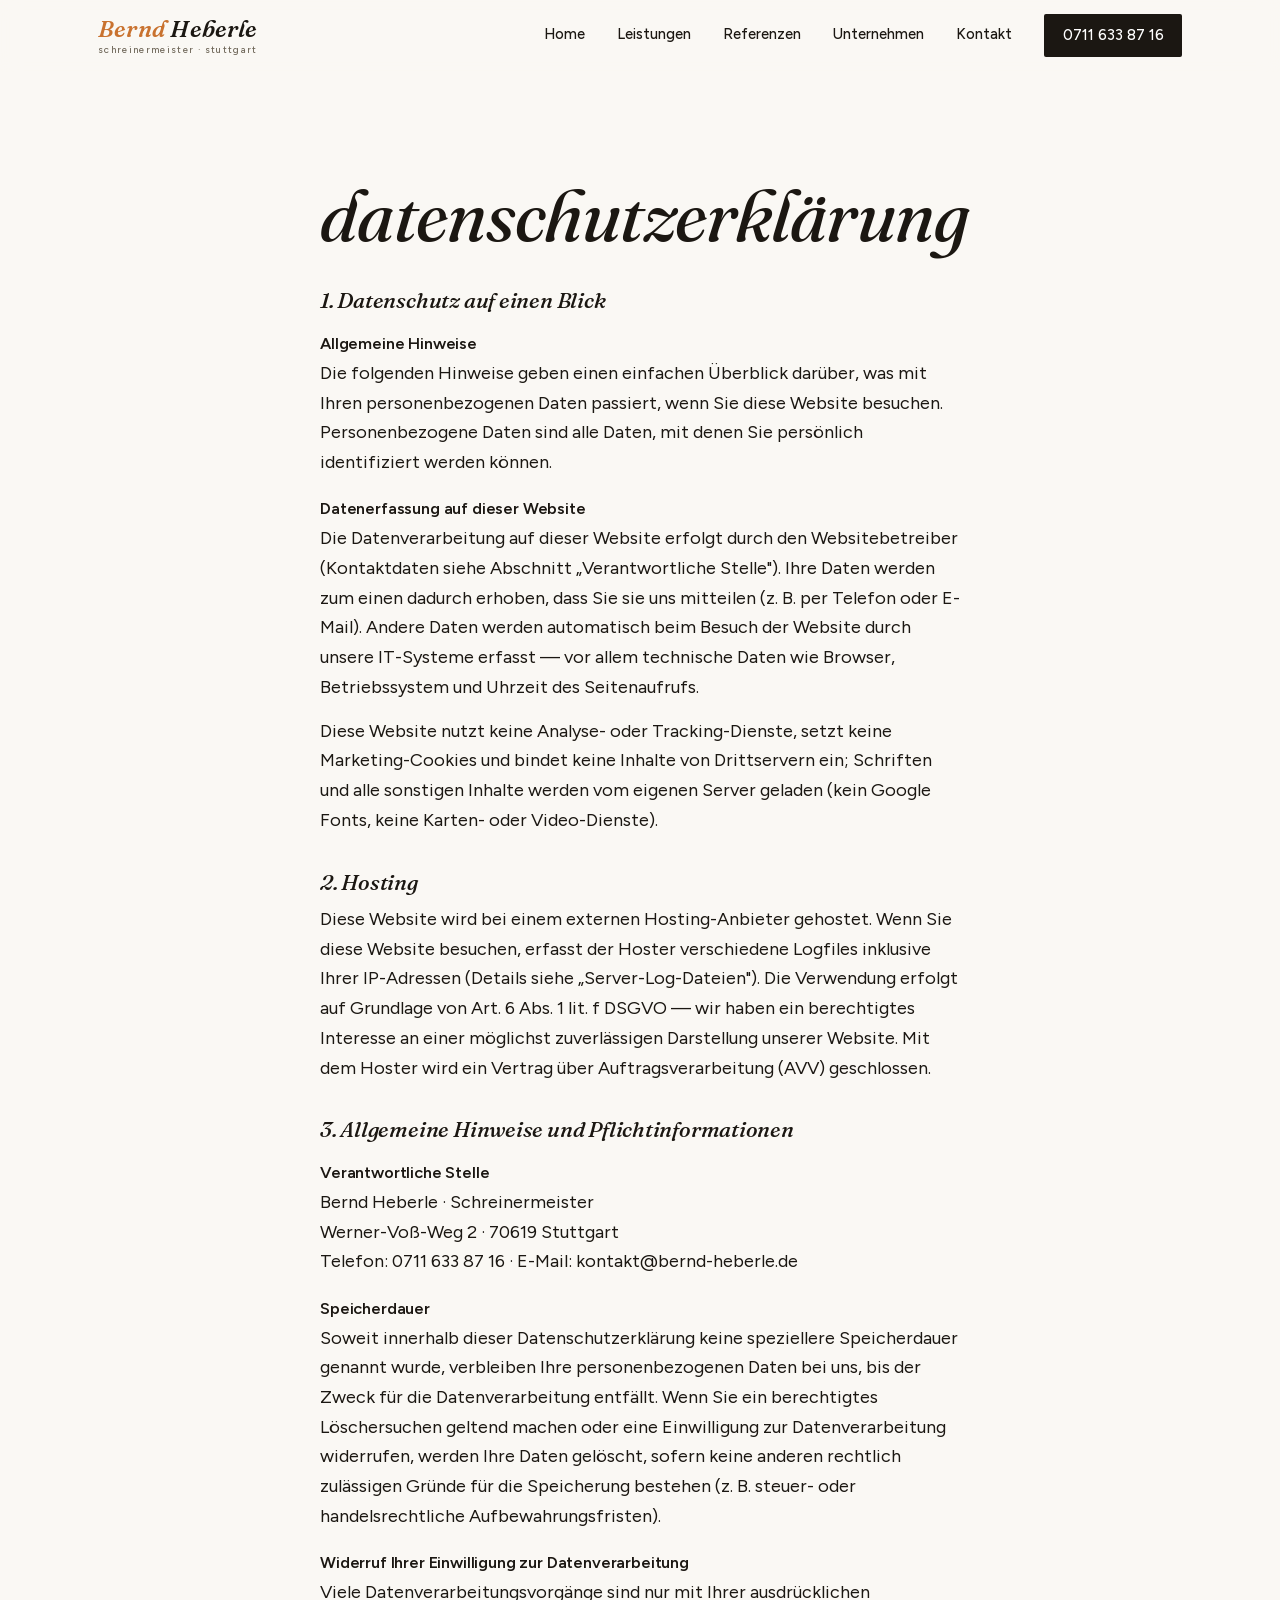
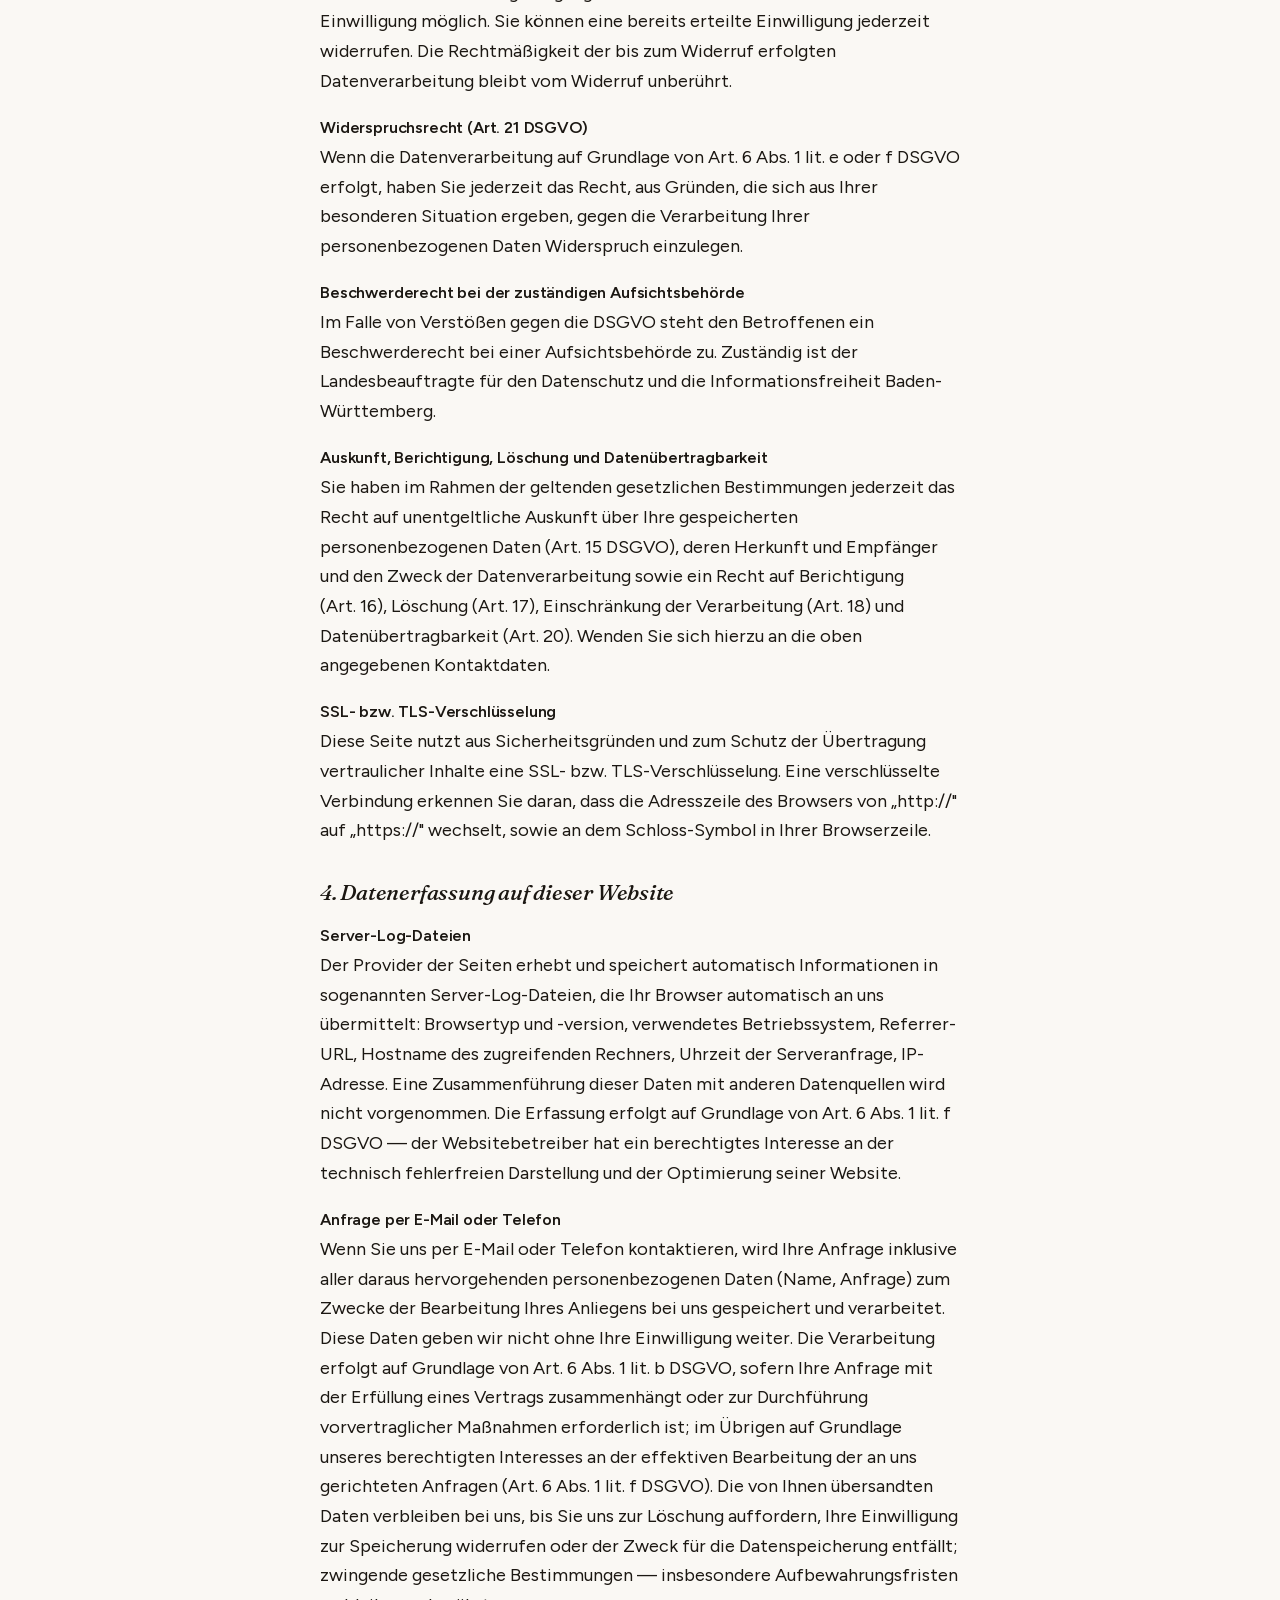
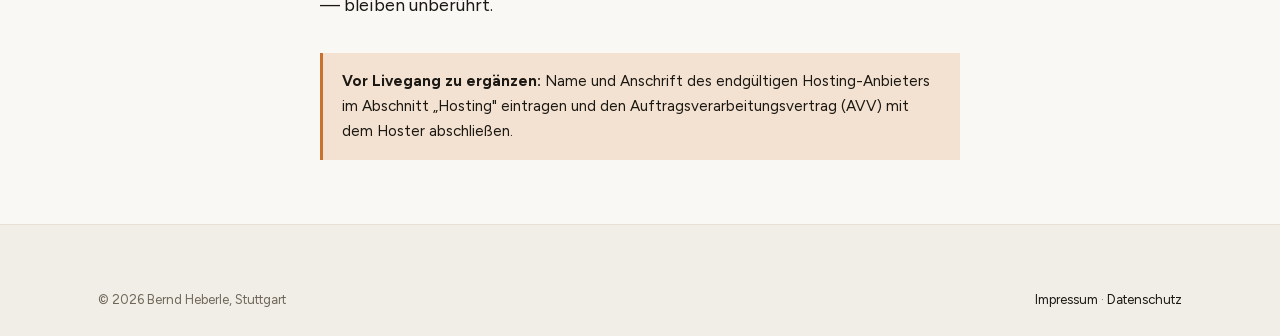
==== commit 3c13b0ec: "Firmenname im Logo und Hero-Headline gross schreiben Das Logo oben links stand auf allen Seiten klei" ====
--- a/datenschutz.html
+++ b/datenschutz.html
@@ -16,8 +16,8 @@
 
 <header class="nav" id="nav">
   <div class="nav__inner">
-    <a class="brand" href="index.html" aria-label="bernd heberle – Startseite">
-      <span class="brand__mark"><em>bernd</em>&nbsp;heberle</span>
+    <a class="brand" href="index.html" aria-label="Bernd Heberle – Startseite">
+      <span class="brand__mark"><em>Bernd</em>&nbsp;Heberle</span>
       <span class="brand__sub">schreinermeister · stuttgart</span>
     </a>
     <button class="nav__burger" id="navBurger" aria-label="Menü öffnen" aria-expanded="false">
--- a/css/style.css
+++ b/css/style.css
@@ -237,7 +237,6 @@
   font-weight: 440;
   line-height: 1.02;
   letter-spacing: -0.015em;
-  text-transform: lowercase;
   max-width: 9.5em;
 }
 .hero__title em {
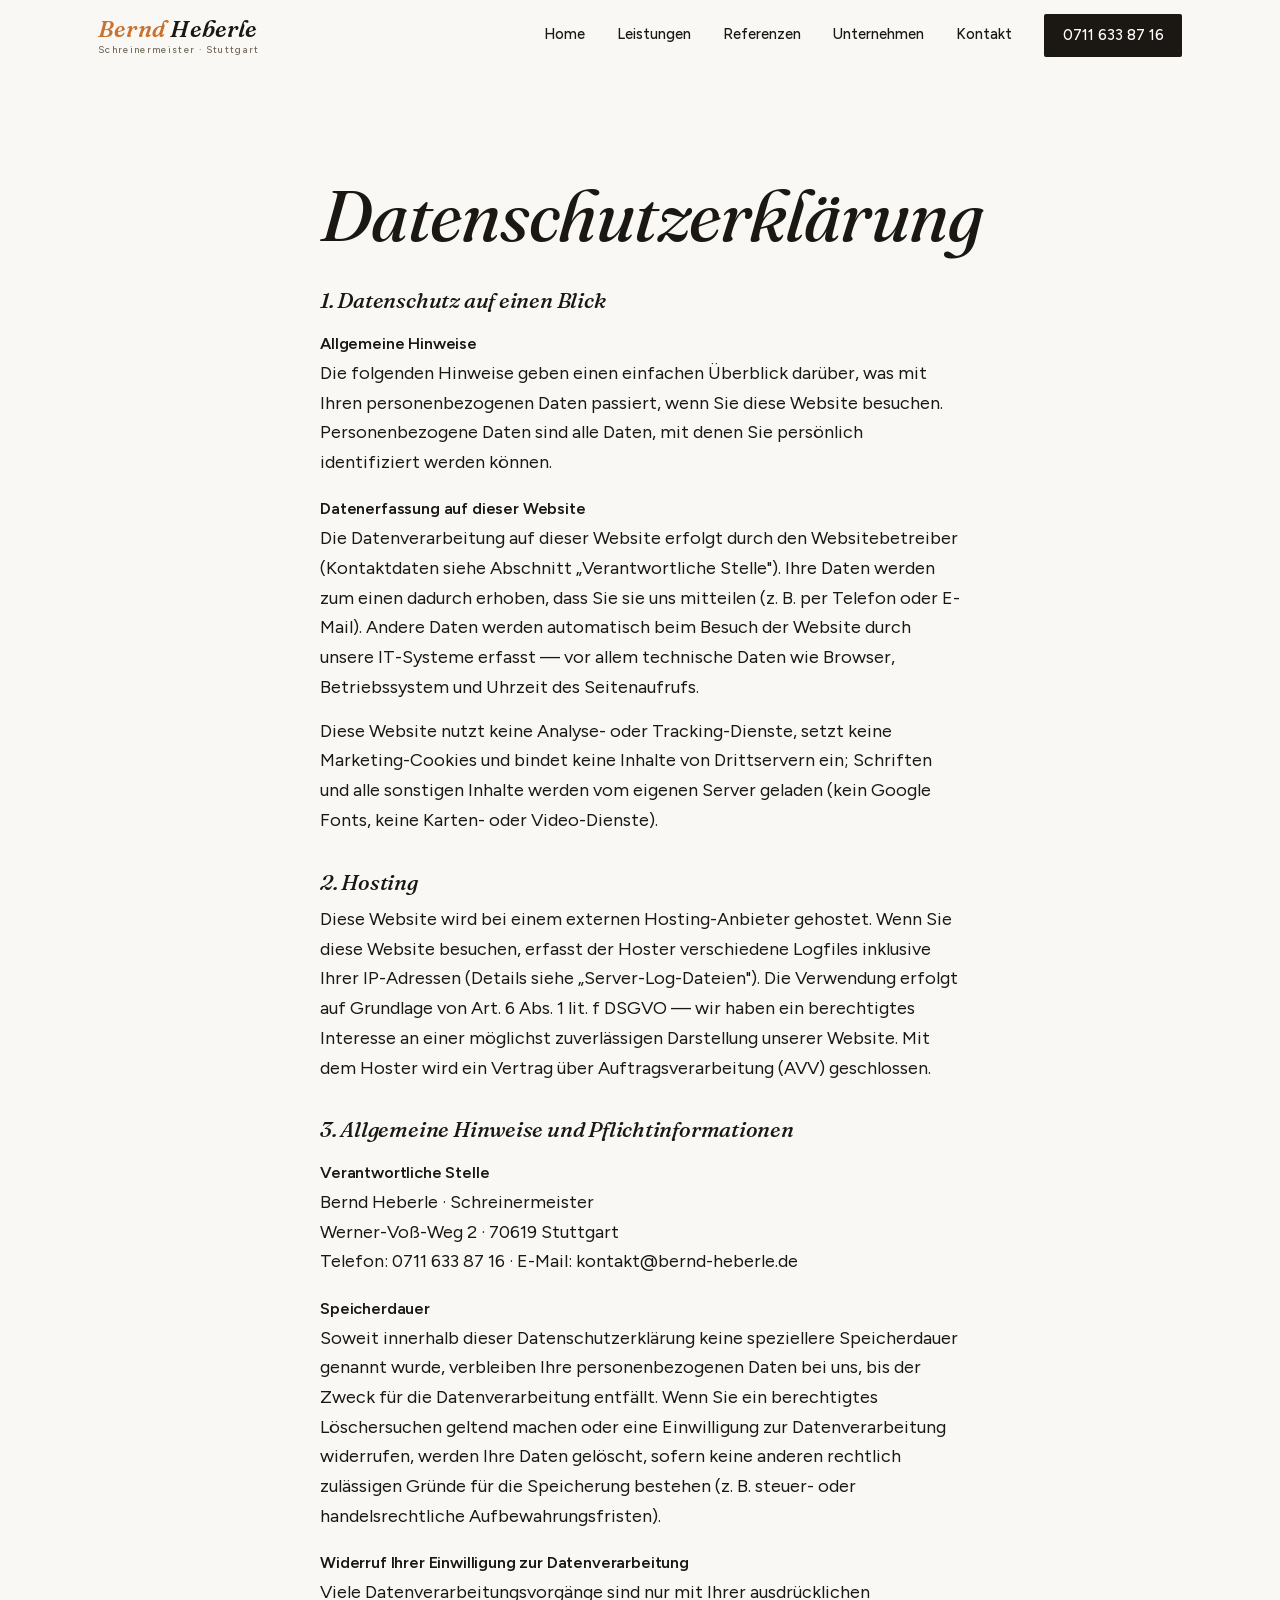
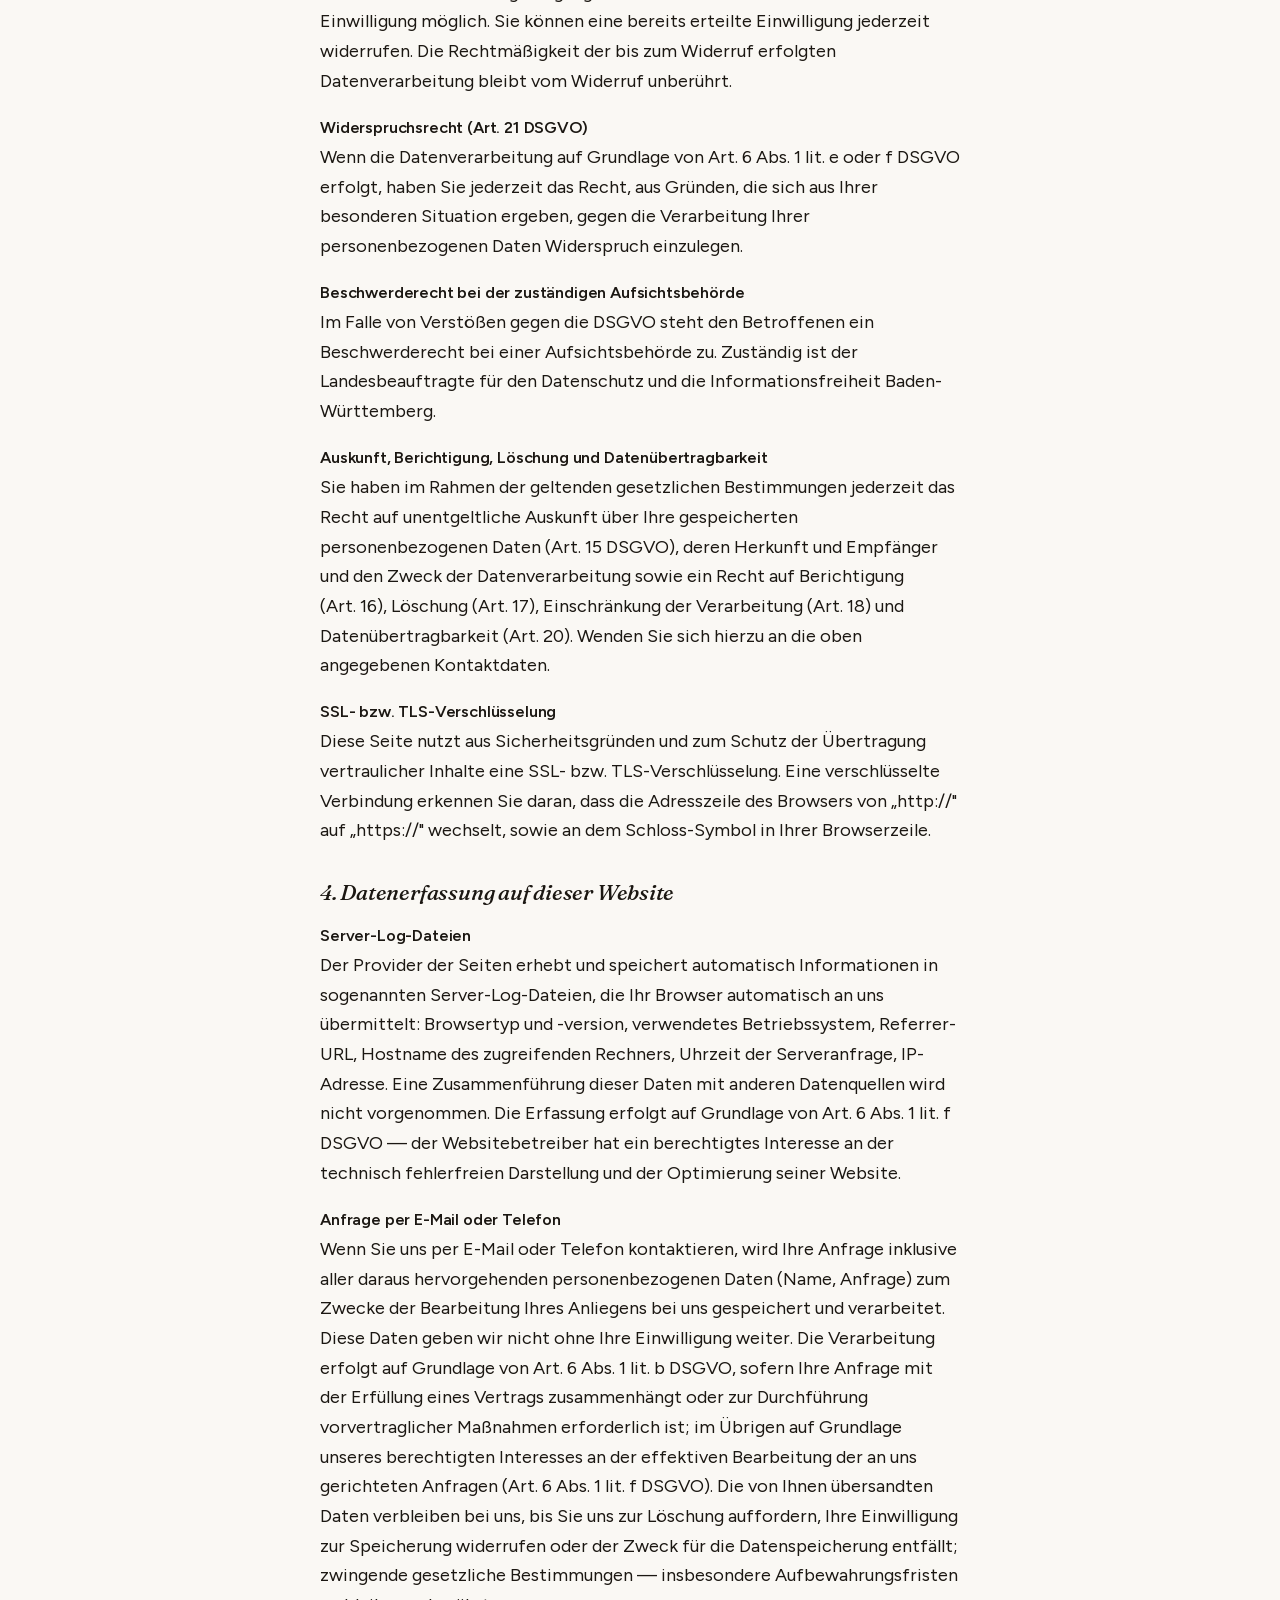
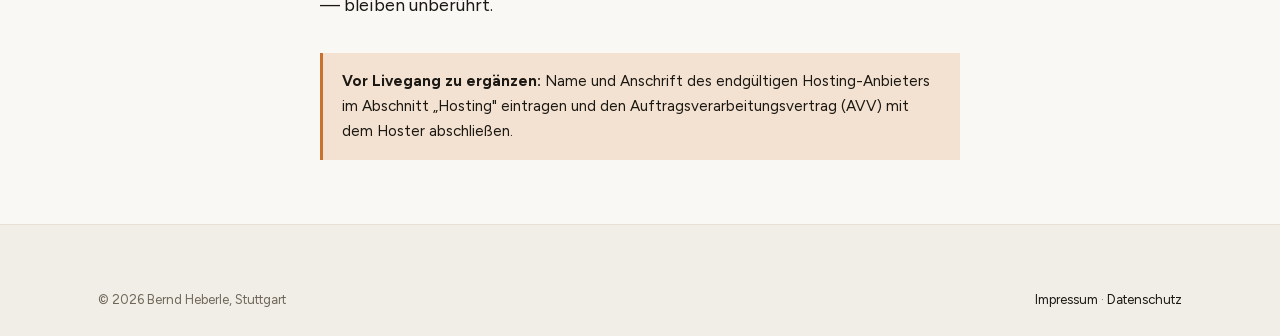
==== commit 0b516774: "Kleinschreibung als Stilmittel aufgeben: korrekte Rechtschreibung ueberall Die durchgehende Kleinsch" ====
--- a/datenschutz.html
+++ b/datenschutz.html
@@ -9,7 +9,7 @@
 <link rel="preload" href="fonts/fraunces-var-latin.woff2" as="font" type="font/woff2" crossorigin>
 <link rel="preload" href="fonts/figtree-var-latin.woff2" as="font" type="font/woff2" crossorigin>
 <link rel="icon" href="favicon.svg" type="image/svg+xml">
-<link rel="stylesheet" href="css/style.css">
+<link rel="stylesheet" href="css/style.css?v=3">
 </head>
 <body>
 <a class="skip" href="#main">Zum Inhalt springen</a>
@@ -18,7 +18,7 @@
   <div class="nav__inner">
     <a class="brand" href="index.html" aria-label="Bernd Heberle – Startseite">
       <span class="brand__mark"><em>Bernd</em>&nbsp;Heberle</span>
-      <span class="brand__sub">schreinermeister · stuttgart</span>
+      <span class="brand__sub">Schreinermeister · Stuttgart</span>
     </a>
     <button class="nav__burger" id="navBurger" aria-label="Menü öffnen" aria-expanded="false">
       <span></span><span></span><span></span>
@@ -146,6 +146,6 @@
   </div>
 </footer>
 
-<script src="js/main.js"></script>
+<script src="js/main.js?v=3"></script>
 </body>
 </html>
--- a/css/style.css
+++ b/css/style.css
@@ -533,7 +533,7 @@
   gap: clamp(2rem, 5vw, 4rem);
   align-items: center;
 }
-.cta-band h2 { font-size: clamp(1.9rem, 1.4rem + 2.6vw, 3.2rem); text-transform: lowercase; }
+.cta-band h2 { font-size: clamp(1.9rem, 1.4rem + 2.6vw, 3.2rem); }
 .cta-band h2 em { font-style: italic; color: var(--accent); }
 .cta-band p { color: rgba(245, 241, 234, 0.75); margin-top: 1rem; max-width: 30em; }
 .cta-band__kontakt { display: grid; gap: 0.55rem; justify-items: start; }
@@ -588,7 +588,6 @@
 .pagehead h1 {
   font-size: clamp(2.4rem, 1.8rem + 3.4vw, 4.6rem);
   font-weight: 450;
-  text-transform: lowercase;
   max-width: 14em;
 }
 .pagehead h1 em { font-style: italic; color: var(--accent); }
